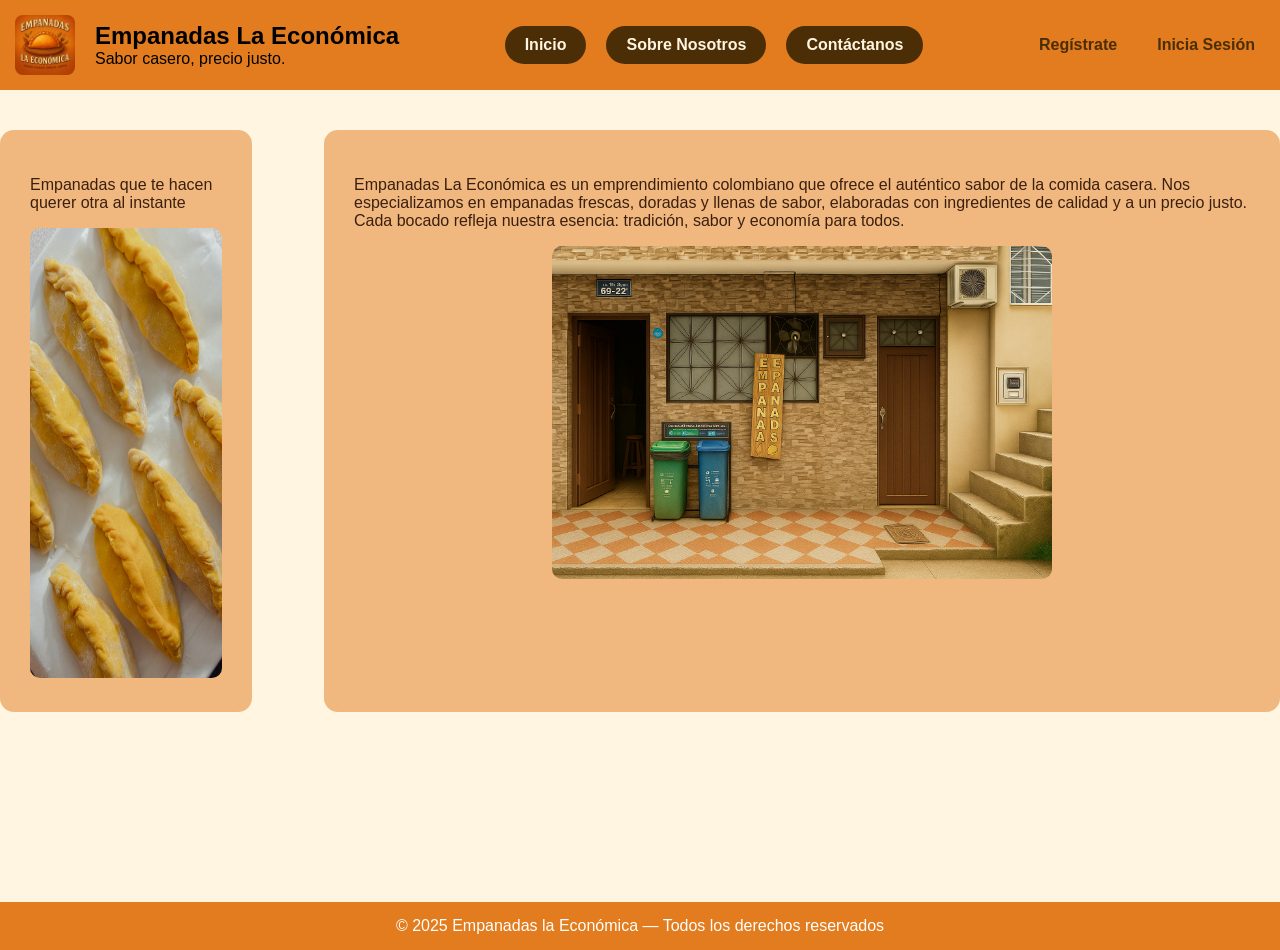
==== view/html/index.html @ 92d676f8 "Estado inicial del proyecto" ====
<!DOCTYPE html>
<html lang="es">

<head>
    <meta charset="UTF-8" />
    <meta name="viewport" content="width=device-width, initial-scale=1.0">
    <title>Empanadas La Económica</title>
    <link rel="icon" type="image/png" href="../../assets/imagenes/Logo.jpg">
    <link href="../css/style.css" rel="stylesheet">
</head>

<body class="body">
    <header>
        <nav>
            <div class="bloque">
                <img src="../../assets/imagenes/Logo.jpg" alt="Logo Empanadas la Económica">
                <div class="text-logo">
                    <h1>Empanadas La Económica</h1>
                    <p>Sabor casero, precio justo.</p>
                </div>
            </div>
            <div class="bloque">
                <a href="index.html" class="btn-primary">Inicio</a>
                <a href="nosotros.html" class="btn-primary">Sobre Nosotros</a>
                <a href="contactanos.html" class="btn-primary">Contáctanos</a>
            </div>
            <div class="bloque">
                <a href="registrate.html" class="btn-secondary">Regístrate</a>
                <a href="sesion.html" class="btn-secondary">Inicia Sesión</a>
            </div>
        </nav>
    </header>

    <main class="main-layout">
        <aside class="divleft">
            <p>Empanadas que te hacen querer otra al instante</p>
            <div class="bloqueseis">
                <img src="../../assets/imagenes/empanadas.jpg">
            </div>
        </aside>
        <div class="divcenter">
            <p>Empanadas La Económica es un emprendimiento colombiano que ofrece el auténtico sabor de la comida casera.
                Nos especializamos en empanadas frescas, doradas y llenas de sabor, elaboradas con ingredientes de
                calidad y a un precio justo.
                Cada bocado refleja nuestra esencia: tradición, sabor y economía para todos.</p>
            <div class="bloquetwo">
                <img src="../../assets/imagenes/imagen_restaurante.png" alt="Imagen restaurante">
            </div>
        </div>
    </main>
    <footer>
        © 2025  Empanadas la Económica — Todos los derechos reservados
    </footer>
</body>

</html>
---- view/css/style.css ----
:root {
  --naranja: #e27c1e;
  --rojo: #C0392B;
  --blanco: #fff5e1;
  --marron: #4b2e05;
  --negro: #000000;
  --naranja-transparente: rgba(226, 124, 30, 0.5);
}

body {
  margin: 0;
  background-color: var(--blanco);
  font-family: Arial, sans-serif;
  max-width: 100%;
}

header {
  background-color: var(--naranja);
  display: flex;
  padding: 15px;
}

h1{
  margin: 0;
  font-size: 1,5em;
}

nav{
  display: flex;
  justify-content: space-between;
  flex-direction: row;
  width: 100%;
}

.btn-primary {
  background-color: var(--marron);
  color: var(--blanco);
  padding: 10px 20px;

}
.btn-secondary{
  padding: 10px;
  color: var(--marron);

}
.btn-primary,
.btn-secondary{
  text-decoration: none;
  border-radius: 50px;
  font-weight: bold;
  transition: background-color 0.3s ease;
}

.btn-primary:hover {
  background-color: var(--rojo);
}

.bloque {
  display: flex;
  align-items: center;
  gap: 20px;
  flex-wrap: wrap;
  justify-content: center;

}
.bloque img {
  width: 60px;
  height: 60px;
  border-radius: 8px;
}

.text-logo {
  text-align: center;
}

.text-logo p{
  margin: 0;
}

.main-layout {
  display: flex;
  justify-content: space-between;
  flex-direction: row;
  padding: 40px 0;
  gap: 2rem;
}

.divcenter,
.divleft,
.divright {
  background: var(--naranja-transparente);
  border-radius: 14px;
  padding: 30px;
  text-align: center;
  color: #3B1F0E;
}

.divcenter{
  width: 70%;
}

.divleft,
.divright{
  width: 15%;
  min-height: 500px;
}

.bloquetwo img {
  width: 500px;
  max-width: 100%;
  border-radius: 10px;
}

@media (max-width: 1000px) {
  .main-layout {
    flex-direction: column;
    align-items: center;
  }

  .divleft,
  .divcenter,
  .divright {
    width: 90%;
    min-height: auto;
  }

  .divcenter img {
    width: 100%;
  }

  .bloque img {
    width: 100px;
    height: 100px;
  }
}
.divcenter2 {
  width: 1200px;
  margin: -690px 50px 0 0;
  height: 600px;
  background: var(--naranja);
  border-radius: 14px;
  padding: 30px;
  text-align: center;
  color: #fff;
}
.divleft2{
  margin: -20px 1600px 0 0;
  width: 300px;
  height: 600px;
  min-height: 500px;
  background: var(--naranja);
  border-radius: 14px;
  padding: 30px;
  text-align: center;
  color: #fff;
}
.divright2{
  margin: -715px  0 0 1550px;
  width: 300px;
  height: 600px;
  min-height: 500px;
  background: var(--naranja);
  border-radius: 14px;
  padding: 30px;
  text-align: center;
  color: #fff;
}
p{
  text-align: left;
}

.bloquetres img {
  width: 300px;
  max-width: 100%;
  border-radius: 10px;
}
.bloquecuatro img {
  width: 300px;
  max-width: 100%;
  border-radius: 10px;
}
.bloquecinco img {
  width: 500px;
  max-width: 100%;
  border-radius: 10px;
  height: 400px;
}
.bloqueseis img {
  width: 500px;
  max-width: 100%;
  border-radius: 10px;
  height: 450px;
}
.bloquesiete img {
  width: 500px;
  max-width: 100%;
  border-radius: 10px;
  height: 200px;
}
footer {
  background-color: var(--naranja);
  color: white;
  text-align: center;
  padding: 15px;
  margin-top: 150px;
}
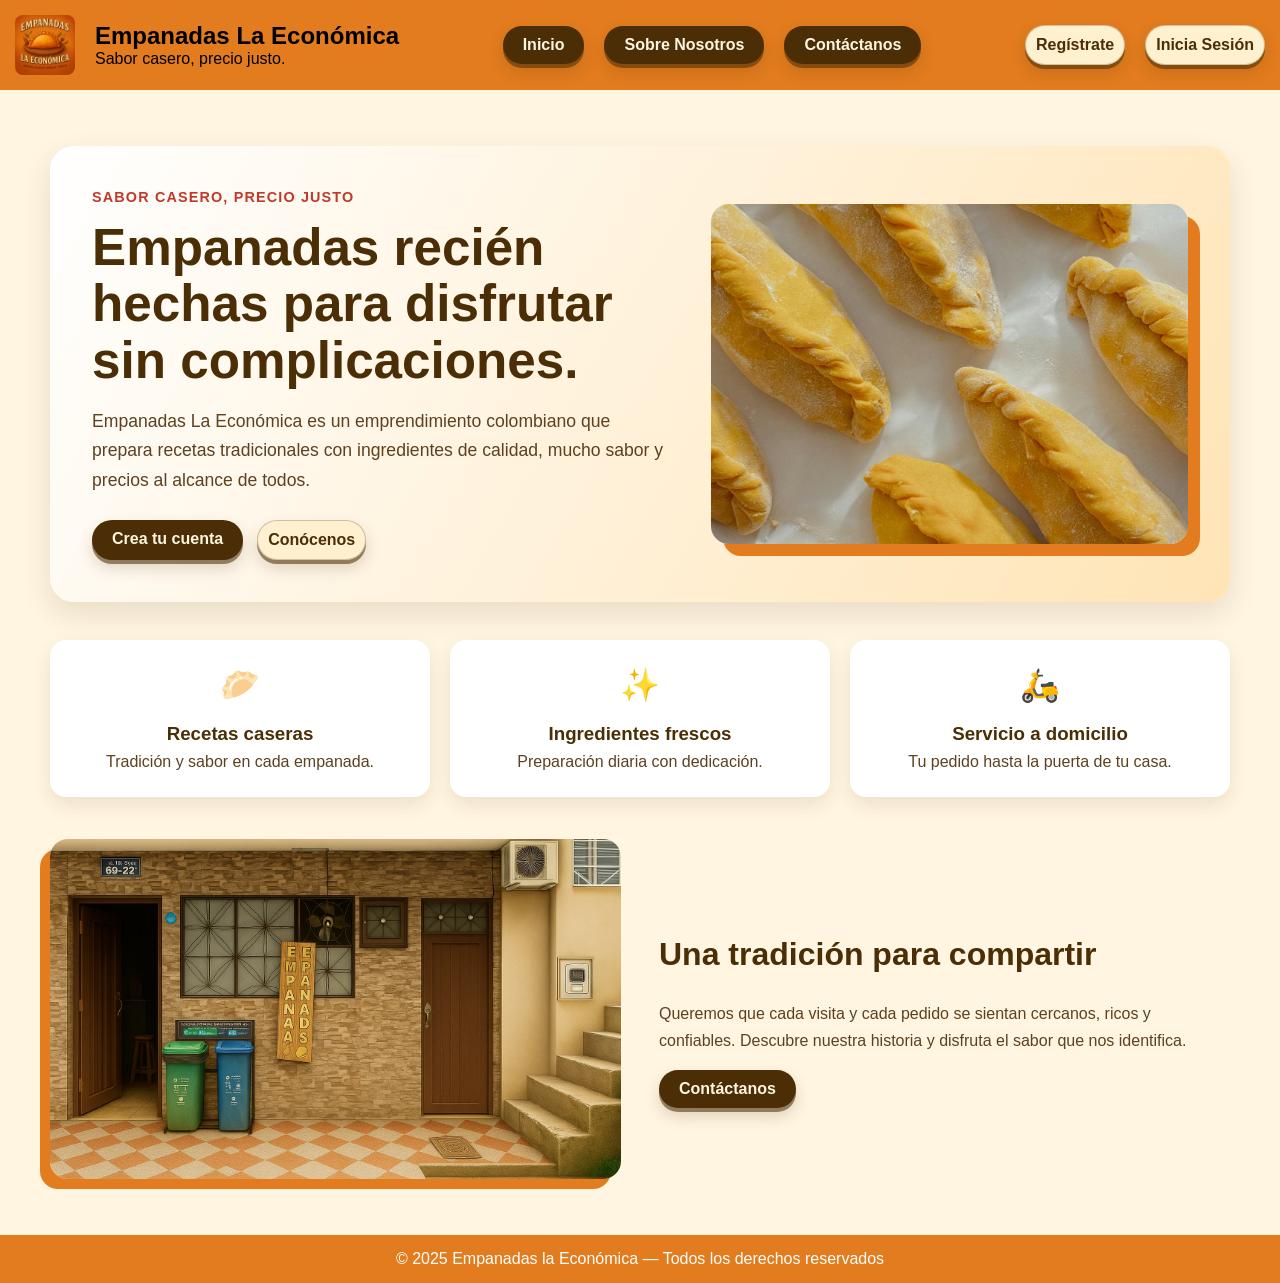
==== commit 2edc6c3c: "Rediseño general y gestion de pedidos" ====
--- a/view/html/index.html
+++ b/view/html/index.html
@@ -31,26 +31,32 @@
         </nav>
     </header>
 
-    <main class="main-layout">
-        <aside class="divleft">
-            <p>Empanadas que te hacen querer otra al instante</p>
-            <div class="bloqueseis">
-                <img src="../../assets/imagenes/empanadas.jpg">
+    <main class="inicio-principal">
+        <section class="inicio-presentacion">
+            <div class="inicio-texto">
+                <span class="etiqueta-inicio">Sabor casero, precio justo</span>
+                <h2>Empanadas recién hechas para disfrutar sin complicaciones.</h2>
+                <p>Empanadas La Económica es un emprendimiento colombiano que prepara recetas tradicionales con ingredientes de calidad, mucho sabor y precios al alcance de todos.</p>
+                <div class="inicio-acciones">
+                    <a href="registrate.html" class="btn-primary">Crea tu cuenta</a>
+                    <a href="nosotros.html" class="btn-secondary">Conócenos</a>
+                </div>
             </div>
-        </aside>
-        <div class="divcenter">
-            <p>Empanadas La Económica es un emprendimiento colombiano que ofrece el auténtico sabor de la comida casera.
-                Nos especializamos en empanadas frescas, doradas y llenas de sabor, elaboradas con ingredientes de
-                calidad y a un precio justo.
-                Cada bocado refleja nuestra esencia: tradición, sabor y economía para todos.</p>
-            <div class="bloquetwo">
-                <img src="../../assets/imagenes/imagen_restaurante.png" alt="Imagen restaurante">
-            </div>
-        </div>
+            <img src="../../assets/imagenes/empanadas.jpg" alt="Empanadas doradas recién preparadas" class="imagen-principal">
+        </section>
+        <section class="inicio-destacados">
+            <article><span>🥟</span><h3>Recetas caseras</h3><p>Tradición y sabor en cada empanada.</p></article>
+            <article><span>✨</span><h3>Ingredientes frescos</h3><p>Preparación diaria con dedicación.</p></article>
+            <article><span>🛵</span><h3>Servicio a domicilio</h3><p>Tu pedido hasta la puerta de tu casa.</p></article>
+        </section>
+        <section class="inicio-local">
+            <img src="../../assets/imagenes/imagen_restaurante.png" alt="Local de Empanadas La Económica">
+            <div><h2>Una tradición para compartir</h2><p>Queremos que cada visita y cada pedido se sientan cercanos, ricos y confiables. Descubre nuestra historia y disfruta el sabor que nos identifica.</p><a href="contactanos.html" class="btn-primary">Contáctanos</a></div>
+        </section>
     </main>
     <footer>
         © 2025  Empanadas la Económica — Todos los derechos reservados
     </footer>
 </body>
 
-</html>+</html>
--- a/view/css/style.css
+++ b/view/css/style.css
@@ -54,6 +54,67 @@
 .btn-primary:hover {
   background-color: var(--rojo);
 }
+
+/* Botones y páginas públicas */
+
+.btn-primary,
+.btn-secondary,
+.login-button,
+.btn-comprar,
+.btn-carrito {
+  box-shadow: 0 4px 0 rgba(75, 46, 5, 0.55), 0 8px 16px rgba(75, 46, 5, 0.18);
+  display: inline-block;
+  transform: translateY(0);
+  transition: background-color .2s ease, box-shadow .2s ease, transform .2s ease;
+}
+
+.btn-primary:hover,
+.btn-secondary:hover,
+.login-button:hover,
+.btn-comprar:hover,
+.btn-carrito:hover { transform: translateY(-2px); }
+
+.btn-primary:active,
+.btn-secondary:active,
+.login-button:active,
+.btn-comprar:active,
+.btn-carrito:active { box-shadow: 0 1px 0 rgba(75, 46, 5, 0.6); transform: translateY(3px); }
+
+.btn-secondary { background: #fff0cf; border: 1px solid rgba(75, 46, 5, .25); }
+.btn-secondary:hover { background: #fff; color: var(--rojo); }
+.btn-carrito { background: var(--marron); border-radius: 50px; color: var(--blanco); font-weight: bold; padding: 10px 16px; text-decoration: none; }
+.btn-carrito span { background: var(--naranja); border-radius: 50%; color: var(--marron); display: inline-block; margin-left: 4px; min-width: 18px; text-align: center; }
+
+.inicio-principal,
+.nosotros-principal,
+.contacto-principal { margin: 0 auto; max-width: 1180px; padding: 56px 24px; }
+
+.inicio-presentacion { align-items: center; background: linear-gradient(120deg, #fff 0%, #ffe4b5 100%); border-radius: 24px; box-shadow: 0 12px 30px rgba(75,46,5,.12); display: grid; gap: 36px; grid-template-columns: 1.1fr .9fr; overflow: hidden; padding: 42px; }
+.inicio-texto h2, .encabezado-pagina h2 { color: var(--marron); font-size: clamp(2rem, 4vw, 3.4rem); line-height: 1.1; margin: 14px 0; }
+.inicio-texto p, .encabezado-pagina p { color: #5d4120; font-size: 1.1rem; line-height: 1.7; text-align: left; }
+.etiqueta-inicio, .encabezado-pagina span, .contacto-intro > span { color: var(--rojo); font-size: .9rem; font-weight: bold; letter-spacing: .08em; text-transform: uppercase; }
+.inicio-acciones { display: flex; flex-wrap: wrap; gap: 14px; margin-top: 24px; }
+.imagen-principal { border-radius: 18px; box-shadow: 12px 12px 0 var(--naranja); height: 340px; object-fit: cover; width: 100%; }
+.inicio-destacados { display: grid; gap: 20px; grid-template-columns: repeat(3, 1fr); margin: 38px 0; }
+.inicio-destacados article, .proposito-nosotros article { background: #fff; border-radius: 16px; box-shadow: 0 8px 18px rgba(75,46,5,.1); padding: 26px; text-align: center; }
+.inicio-destacados span { font-size: 2rem; }
+.inicio-destacados h3, .proposito-nosotros h2 { color: var(--marron); margin-bottom: 8px; }
+.inicio-destacados p, .proposito-nosotros p { color: #5d4120; margin: 0; text-align: center; }
+.inicio-local, .historia-nosotros { align-items: center; display: grid; gap: 38px; grid-template-columns: 1fr 1fr; margin-top: 42px; }
+.inicio-local img, .historia-nosotros img { border-radius: 18px; box-shadow: -10px 10px 0 var(--naranja); max-height: 340px; object-fit: cover; width: 100%; }
+.inicio-local h2, .historia-nosotros h2, .contacto-intro h2 { color: var(--marron); font-size: 2rem; }
+.inicio-local p, .historia-nosotros p, .contacto-intro p { color: #5d4120; line-height: 1.7; }
+
+.encabezado-pagina { margin: 0 auto 38px; max-width: 760px; text-align: center; }
+.encabezado-pagina p { text-align: center; }
+.historia-nosotros > div { background: #fff; border-radius: 16px; box-shadow: 0 8px 18px rgba(75,46,5,.1); padding: 30px; }
+.proposito-nosotros { display: grid; gap: 22px; grid-template-columns: 1fr 1fr; margin: 42px 0; }
+.proposito-nosotros article:first-child { border-top: 6px solid var(--naranja); }
+.proposito-nosotros article:last-child { border-top: 6px solid var(--rojo); }
+.visitanos { background: var(--marron); border-radius: 18px; color: var(--blanco); display: grid; gap: 24px; grid-template-columns: .65fr 1.35fr; padding: 26px; }
+.visitanos h2 { margin: 0; }.visitanos p { text-align: left; }.visitanos iframe { border: 0; border-radius: 12px; min-height: 300px; width: 100%; }
+
+@media (max-width: 800px) { .inicio-presentacion, .inicio-local, .historia-nosotros, .visitanos { grid-template-columns: 1fr; } .inicio-destacados, .proposito-nosotros { grid-template-columns: 1fr; } .inicio-presentacion { padding: 28px; } }
 
 .bloque {
   display: flex;
@@ -204,3 +265,38 @@
   padding: 15px;
   margin-top: 150px;
 }
+.mensaje-alerta {
+    position: fixed;
+    top: 30px;
+    right: 30px;
+    z-index: 9999;
+
+    padding: 15px 22px;
+    border-radius: 10px;
+
+    background-color: #dc3545;
+    color: white;
+
+    font-size: 16px;
+    font-weight: 600;
+
+    box-shadow: 0 4px 15px rgba(0, 0, 0, 0.25);
+
+    opacity: 0;
+    transform: translateX(120%);
+
+    transition: all 0.4s ease;
+}
+
+.mensaje-alerta.mostrar {
+    opacity: 1;
+    transform: translateX(0);
+}
+
+footer { margin-top: 0; }
+
+@media (max-width: 900px) {
+  nav { align-items: center; flex-direction: column; gap: 14px; }
+  .bloque { gap: 10px; }
+  .btn-primary, .btn-secondary, .btn-carrito { padding: 9px 13px; }
+}
